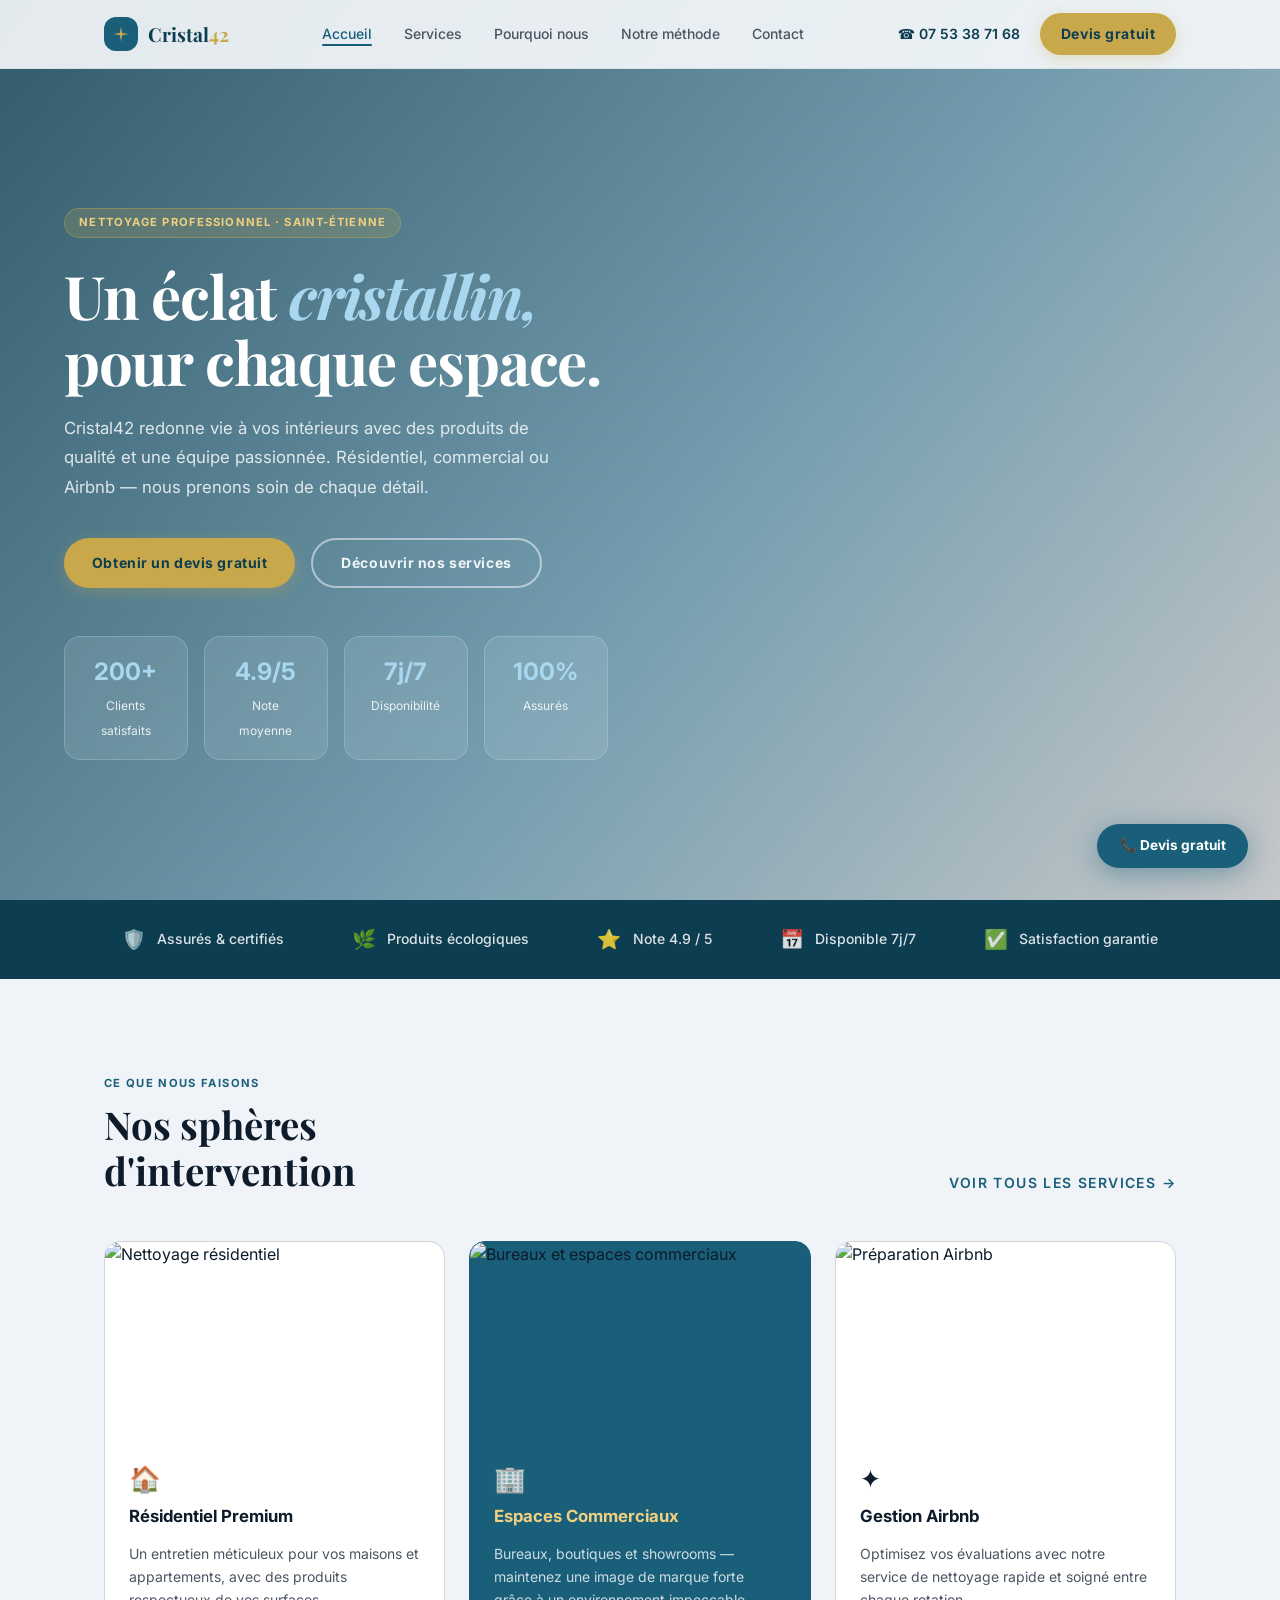
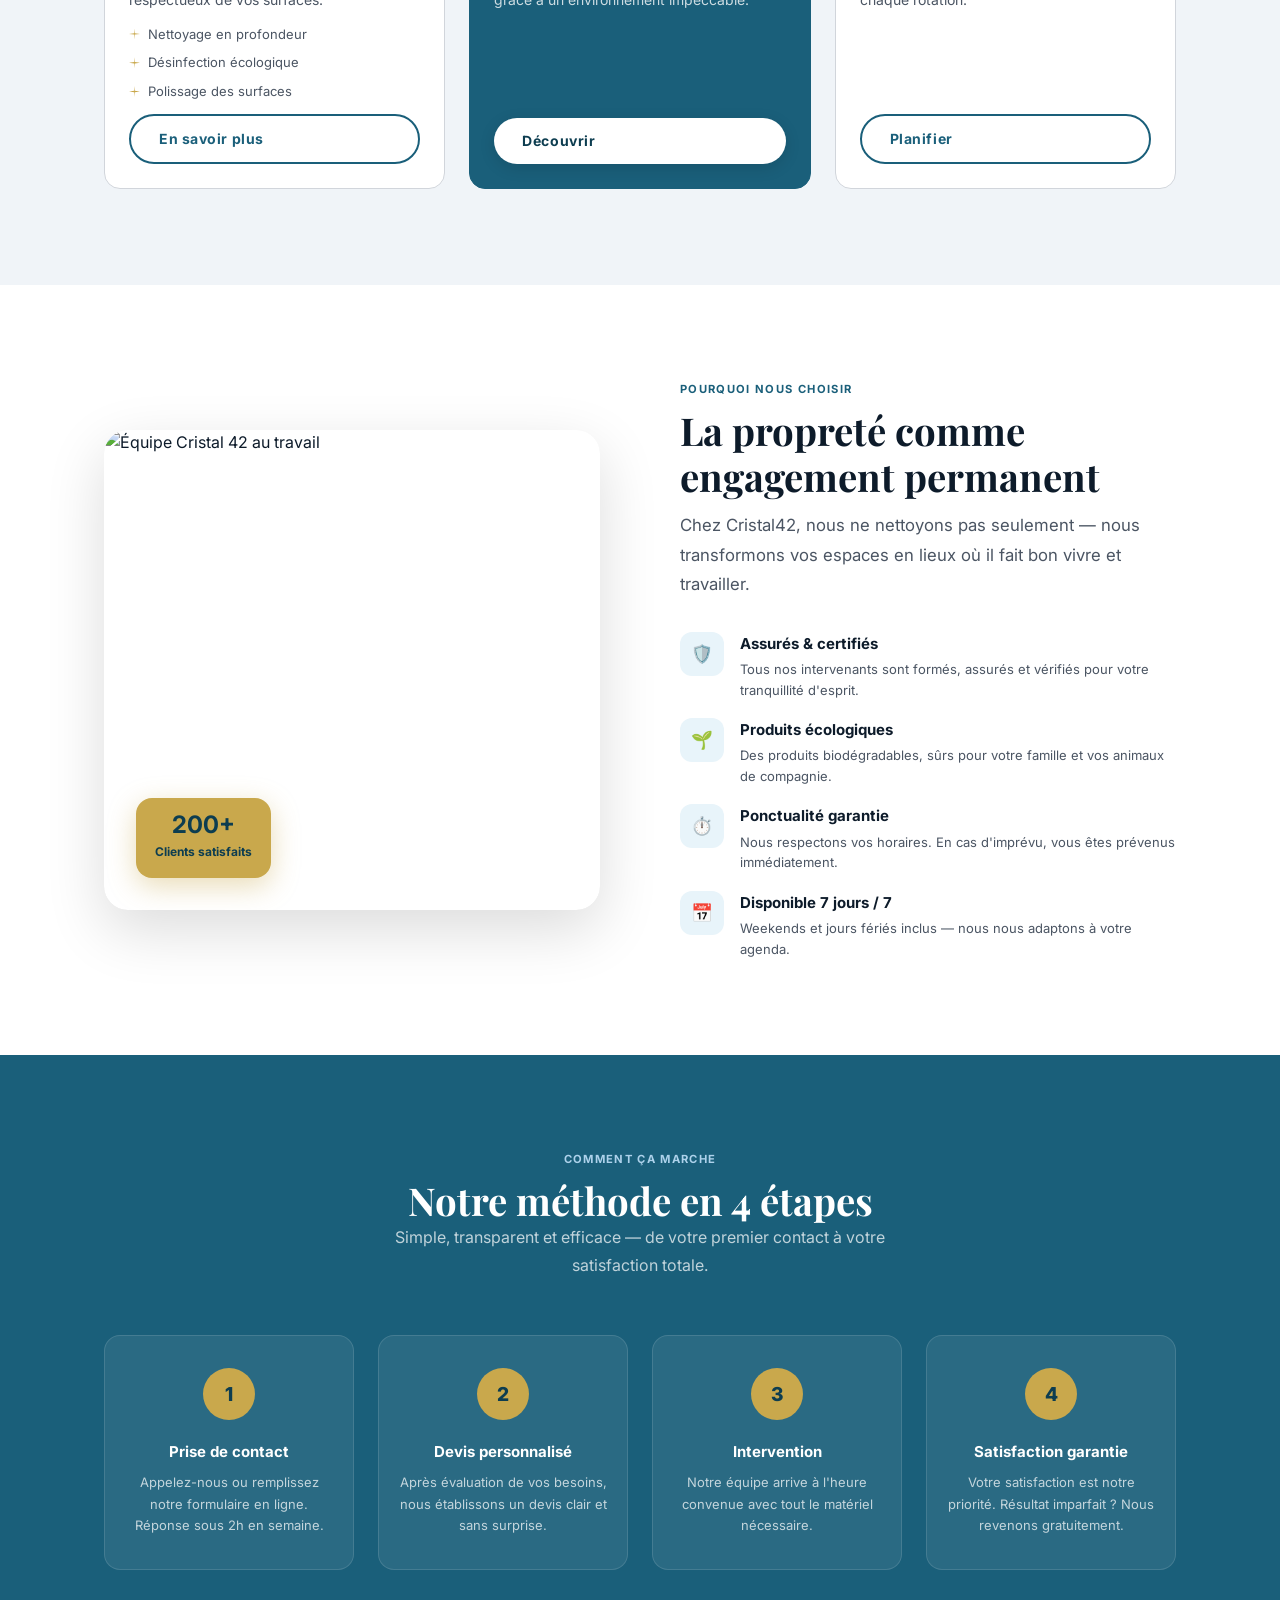
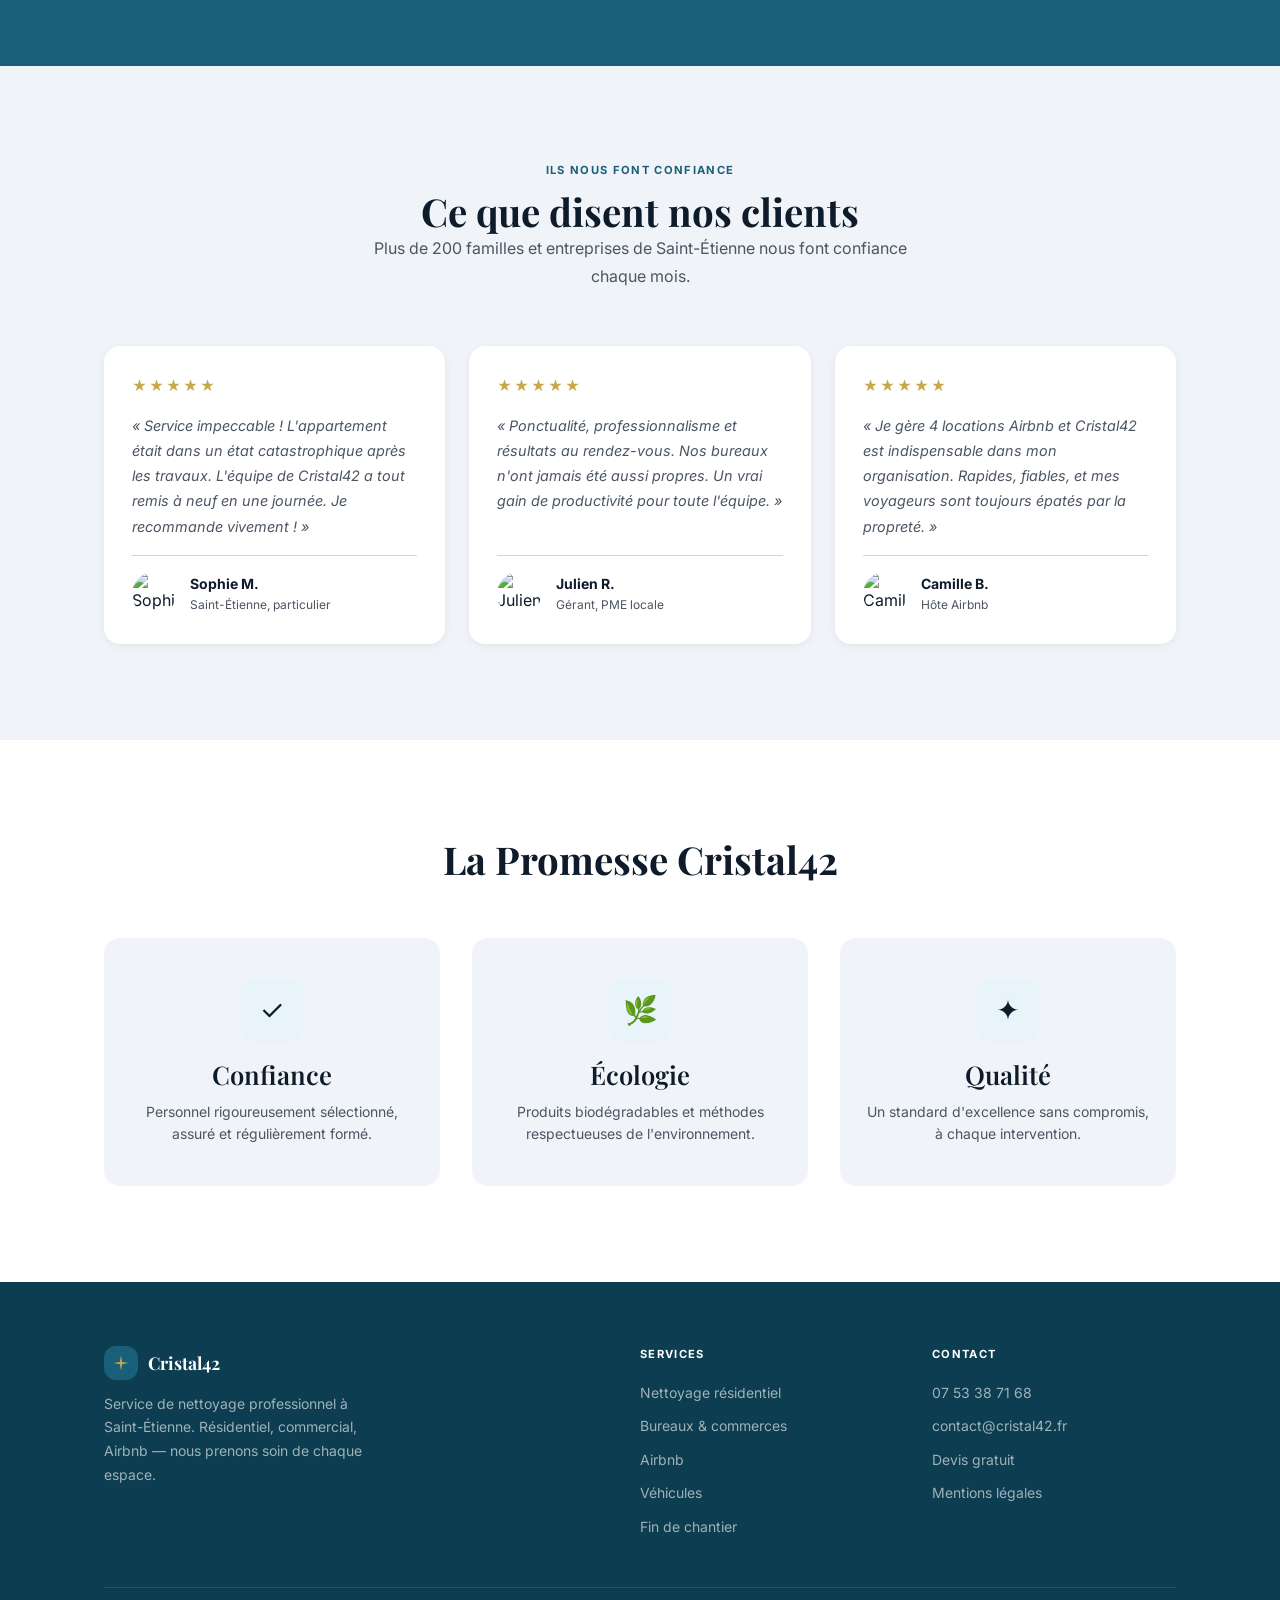
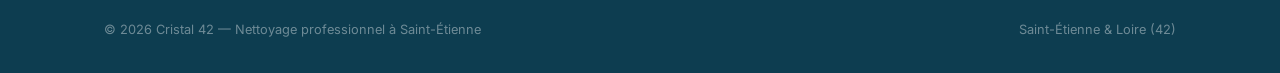
==== docs/index.html @ 915e2210 "Rename site/ to docs/ for GitHub Pages deployment - docs/ is the folder GitHub Pages can serve direc" ====
<!DOCTYPE html>
<html lang="fr">
<head>
  <meta charset="UTF-8" />
  <meta name="viewport" content="width=device-width, initial-scale=1.0" />
  <title>Cristal42 — Nettoyage professionnel à Saint-Étienne</title>
  <link rel="stylesheet" href="css/style.css" />
  <link rel="stylesheet" href="css/home.css" />
</head>
<body>

  <!-- ===== NAV ===== -->
  <nav class="nav" id="navbar">
    <div class="container nav__inner">
      <a href="index.html" class="nav__logo">
        <div class="nav__logo-mark">
          <svg viewBox="0 0 24 24" xmlns="http://www.w3.org/2000/svg">
            <path d="M12 2l1.5 8.5L22 12l-8.5 1.5L12 22l-1.5-8.5L2 12l8.5-1.5z"/>
          </svg>
        </div>
        <span class="nav__logo-name">Cristal<span style="color:var(--gold)">42</span></span>
      </a>
      <ul class="nav__links">
        <li><a href="index.html" class="active">Accueil</a></li>
        <li><a href="services.html">Services</a></li>
        <li><a href="index.html#pourquoi">Pourquoi nous</a></li>
        <li><a href="index.html#methode">Notre méthode</a></li>
        <li><a href="reservation.html">Contact</a></li>
      </ul>
      <div style="display:flex;align-items:center;gap:12px">
        <span class="nav__phone">☎ 07 53 38 71 68</span>
        <a href="reservation.html" class="btn btn-primary nav__cta">Devis gratuit</a>
      </div>
      <button class="nav__burger" id="burger" aria-label="Menu">
        <span></span><span></span><span></span>
      </button>
    </div>
  </nav>

  <!-- Mobile menu -->
  <div class="mobile-nav" id="mobileNav">
    <a href="index.html">Accueil</a>
    <a href="services.html">Services</a>
    <a href="index.html#pourquoi">Pourquoi nous</a>
    <a href="index.html#methode">Notre méthode</a>
    <a href="reservation.html">Contact</a>
    <a href="reservation.html" class="btn btn-primary" style="text-align:center;border-radius:8px">Devis gratuit</a>
  </div>

  <!-- ===== HERO ===== -->
  <section class="hero">
    <div class="hero__bg"></div>
    <div class="container hero__inner">
      <div class="hero__content">
        <p class="chip hero__eyebrow">Nettoyage professionnel · Saint-Étienne</p>
        <h1 class="display-lg hero__title">
          Un éclat <em>cristallin,</em><br>pour chaque espace.
        </h1>
        <p class="body-lg hero__desc">
          Cristal42 redonne vie à vos intérieurs avec des produits de qualité et une équipe passionnée. Résidentiel, commercial ou Airbnb — nous prenons soin de chaque détail.
        </p>
        <div class="hero__actions">
          <a href="reservation.html" class="btn btn-primary">Obtenir un devis gratuit</a>
          <a href="services.html" class="btn btn-outline" style="color:rgba(255,255,255,.9);border-color:rgba(255,255,255,.5)">Découvrir nos services</a>
        </div>
        <div class="hero__stats">
          <div class="hero__stat"><strong>200+</strong><span>Clients satisfaits</span></div>
          <div class="hero__stat"><strong>4.9/5</strong><span>Note moyenne</span></div>
          <div class="hero__stat"><strong>7j/7</strong><span>Disponibilité</span></div>
          <div class="hero__stat"><strong>100%</strong><span>Assurés</span></div>
        </div>
      </div>
    </div>
  </section>

  <!-- ===== TRUST BAR ===== -->
  <div class="trust-bar">
    <div class="container trust-bar__inner">
      <div class="trust-item"><span class="trust-item__icon">🛡️</span> Assurés &amp; certifiés</div>
      <div class="trust-item"><span class="trust-item__icon">🌿</span> Produits écologiques</div>
      <div class="trust-item"><span class="trust-item__icon">⭐</span> Note 4.9 / 5</div>
      <div class="trust-item"><span class="trust-item__icon">📅</span> Disponible 7j/7</div>
      <div class="trust-item"><span class="trust-item__icon">✅</span> Satisfaction garantie</div>
    </div>
  </div>

  <!-- ===== SERVICES TEASER ===== -->
  <section class="section services-teaser" id="services">
    <div class="container">
      <div class="services-teaser__header reveal">
        <div>
          <p class="section-label">Ce que nous faisons</p>
          <h2 class="headline-lg">Nos sphères<br>d'intervention</h2>
        </div>
        <a href="services.html" class="label-lg services-teaser__all">Voir tous les services →</a>
      </div>

      <div class="services-teaser__grid">

        <!-- Résidentiel -->
        <div class="service-card reveal">
          <img class="service-card__img" src="https://images.unsplash.com/photo-1584622650111-993a426fbf0a?w=700&q=80" alt="Nettoyage résidentiel" loading="lazy" />
          <div class="service-card__body">
            <div class="service-card__icon">🏠</div>
            <h3>Résidentiel Premium</h3>
            <p>Un entretien méticuleux pour vos maisons et appartements, avec des produits respectueux de vos surfaces.</p>
            <ul class="service-card__list">
              <li><span class="sparkle sparkle--sm"></span> Nettoyage en profondeur</li>
              <li><span class="sparkle sparkle--sm"></span> Désinfection écologique</li>
              <li><span class="sparkle sparkle--sm"></span> Polissage des surfaces</li>
            </ul>
            <a href="services.html#residentiel" class="btn btn-outline" style="margin-top:auto">En savoir plus</a>
          </div>
        </div>

        <!-- Espaces Commerciaux -->
        <div class="service-card service-card--dark reveal reveal-delay-1">
          <img class="service-card__img" src="https://images.unsplash.com/photo-1497366216548-37526070297c?w=700&q=80" alt="Bureaux et espaces commerciaux" loading="lazy" />
          <div class="service-card__body">
            <div class="service-card__icon">🏢</div>
            <h3>Espaces Commerciaux</h3>
            <p>Bureaux, boutiques et showrooms — maintenez une image de marque forte grâce à un environnement impeccable.</p>
            <a href="services.html#commercial" class="btn btn-white" style="margin-top:auto">Découvrir</a>
          </div>
        </div>

        <!-- Gestion Airbnb -->
        <div class="service-card reveal reveal-delay-2">
          <img class="service-card__img" src="https://images.unsplash.com/photo-1560448204-e02f11c3d0e2?w=700&q=80" alt="Préparation Airbnb" loading="lazy" />
          <div class="service-card__body">
            <div class="service-card__icon">✦</div>
            <h3>Gestion Airbnb</h3>
            <p>Optimisez vos évaluations avec notre service de nettoyage rapide et soigné entre chaque rotation.</p>
            <a href="services.html#airbnb" class="btn btn-outline" style="margin-top:auto">Planifier</a>
          </div>
        </div>

      </div>
    </div>
  </section>

  <!-- ===== WHY US ===== -->
  <section class="section why-us" id="pourquoi">
    <div class="container why-us__inner">
      <div class="why-us__images reveal">
        <img class="why-us__img-main" src="https://images.unsplash.com/photo-1581578731548-c64695cc6952?w=900&q=85" alt="Équipe Cristal 42 au travail" style="width:100%;height:100%;position:static;border-radius:var(--radius-xl);object-fit:cover;box-shadow:var(--shadow-lg);" />
        <div class="why-us__badge" style="position:absolute;bottom:2rem;left:2rem;transform:none;">
          <strong>200+</strong>
          <span>Clients satisfaits</span>
        </div>
      </div>
      <div class="why-us__content reveal reveal-delay-1">
        <p class="section-label">Pourquoi nous choisir</p>
        <h2 class="headline-lg">La propreté comme<br>engagement permanent</h2>
        <p class="body-lg">Chez Cristal42, nous ne nettoyons pas seulement — nous transformons vos espaces en lieux où il fait bon vivre et travailler.</p>
        <div class="why-features">
          <div class="why-feature">
            <div class="why-feature__icon">🛡️</div>
            <div>
              <h4>Assurés &amp; certifiés</h4>
              <p>Tous nos intervenants sont formés, assurés et vérifiés pour votre tranquillité d'esprit.</p>
            </div>
          </div>
          <div class="why-feature">
            <div class="why-feature__icon">🌱</div>
            <div>
              <h4>Produits écologiques</h4>
              <p>Des produits biodégradables, sûrs pour votre famille et vos animaux de compagnie.</p>
            </div>
          </div>
          <div class="why-feature">
            <div class="why-feature__icon">⏱️</div>
            <div>
              <h4>Ponctualité garantie</h4>
              <p>Nous respectons vos horaires. En cas d'imprévu, vous êtes prévenus immédiatement.</p>
            </div>
          </div>
          <div class="why-feature">
            <div class="why-feature__icon">📅</div>
            <div>
              <h4>Disponible 7 jours / 7</h4>
              <p>Weekends et jours fériés inclus — nous nous adaptons à votre agenda.</p>
            </div>
          </div>
        </div>
      </div>
    </div>
  </section>

  <!-- ===== PROCESS / METHOD ===== -->
  <section class="section cta-band" id="methode">
    <div class="container">
      <div class="section-header centered reveal">
        <p class="section-label" style="color:rgba(200,230,255,.85)">Comment ça marche</p>
        <h2 class="headline-lg" style="color:var(--white)">Notre méthode en 4 étapes</h2>
        <p class="section-sub" style="color:rgba(255,255,255,.72);margin:0 auto">Simple, transparent et efficace — de votre premier contact à votre satisfaction totale.</p>
      </div>
      <div class="steps-grid">
        <div class="step-card reveal">
          <div class="step-card__num">1</div>
          <h3>Prise de contact</h3>
          <p>Appelez-nous ou remplissez notre formulaire en ligne. Réponse sous 2h en semaine.</p>
        </div>
        <div class="step-card reveal reveal-delay-1">
          <div class="step-card__num">2</div>
          <h3>Devis personnalisé</h3>
          <p>Après évaluation de vos besoins, nous établissons un devis clair et sans surprise.</p>
        </div>
        <div class="step-card reveal reveal-delay-2">
          <div class="step-card__num">3</div>
          <h3>Intervention</h3>
          <p>Notre équipe arrive à l'heure convenue avec tout le matériel nécessaire.</p>
        </div>
        <div class="step-card reveal reveal-delay-3">
          <div class="step-card__num">4</div>
          <h3>Satisfaction garantie</h3>
          <p>Votre satisfaction est notre priorité. Résultat imparfait ? Nous revenons gratuitement.</p>
        </div>
      </div>
    </div>
  </section>

  <!-- ===== TESTIMONIALS ===== -->
  <section class="section testimonials">
    <div class="container">
      <div class="section-header centered reveal">
        <p class="section-label">Ils nous font confiance</p>
        <h2 class="headline-lg">Ce que disent nos clients</h2>
        <p class="section-sub">Plus de 200 familles et entreprises de Saint-Étienne nous font confiance chaque mois.</p>
      </div>
      <div class="testimonials__grid">
        <div class="testi-card reveal">
          <div class="testi-stars">★★★★★</div>
          <p class="testi-text">« Service impeccable ! L'appartement était dans un état catastrophique après les travaux. L'équipe de Cristal42 a tout remis à neuf en une journée. Je recommande vivement ! »</p>
          <div class="testi-author">
            <img class="testi-avatar" src="https://images.unsplash.com/photo-1494790108377-be9c29b29330?w=100&q=80" alt="Sophie M." loading="lazy" />
            <div>
              <div class="testi-name">Sophie M.</div>
              <div class="testi-role">Saint-Étienne, particulier</div>
            </div>
          </div>
        </div>
        <div class="testi-card reveal reveal-delay-1">
          <div class="testi-stars">★★★★★</div>
          <p class="testi-text">« Ponctualité, professionnalisme et résultats au rendez-vous. Nos bureaux n'ont jamais été aussi propres. Un vrai gain de productivité pour toute l'équipe. »</p>
          <div class="testi-author">
            <img class="testi-avatar" src="https://images.unsplash.com/photo-1472099645785-5658abf4ff4e?w=100&q=80" alt="Julien R." loading="lazy" />
            <div>
              <div class="testi-name">Julien R.</div>
              <div class="testi-role">Gérant, PME locale</div>
            </div>
          </div>
        </div>
        <div class="testi-card reveal reveal-delay-2">
          <div class="testi-stars">★★★★★</div>
          <p class="testi-text">« Je gère 4 locations Airbnb et Cristal42 est indispensable dans mon organisation. Rapides, fiables, et mes voyageurs sont toujours épatés par la propreté. »</p>
          <div class="testi-author">
            <img class="testi-avatar" src="https://images.unsplash.com/photo-1438761681033-6461ffad8d80?w=100&q=80" alt="Camille B." loading="lazy" />
            <div>
              <div class="testi-name">Camille B.</div>
              <div class="testi-role">Hôte Airbnb</div>
            </div>
          </div>
        </div>
      </div>
    </div>
  </section>

  <!-- ===== PROMISE ===== -->
  <section class="section promise" id="promesse">
    <div class="container">
      <h2 class="headline-lg promise__title reveal">La Promesse Cristal42</h2>
      <div class="promise__grid">
        <div class="promise-item reveal">
          <div class="promise-item__icon-wrap">✓</div>
          <h3 class="headline-md">Confiance</h3>
          <p>Personnel rigoureusement sélectionné, assuré et régulièrement formé.</p>
        </div>
        <div class="promise-item reveal reveal-delay-1">
          <div class="promise-item__icon-wrap">🌿</div>
          <h3 class="headline-md">Écologie</h3>
          <p>Produits biodégradables et méthodes respectueuses de l'environnement.</p>
        </div>
        <div class="promise-item reveal reveal-delay-2">
          <div class="promise-item__icon-wrap">✦</div>
          <h3 class="headline-md">Qualité</h3>
          <p>Un standard d'excellence sans compromis, à chaque intervention.</p>
        </div>
      </div>
    </div>
  </section>

  <!-- ===== FOOTER ===== -->
  <footer class="footer">
    <div class="container">
      <div class="footer__grid">
        <div class="footer__brand">
          <div class="footer__logo">
            <div class="nav__logo-mark">
              <svg viewBox="0 0 24 24" xmlns="http://www.w3.org/2000/svg">
                <path d="M12 2l1.5 8.5L22 12l-8.5 1.5L12 22l-1.5-8.5L2 12l8.5-1.5z"/>
              </svg>
            </div>
            <span class="footer__logo-name">Cristal42</span>
          </div>
          <p>Service de nettoyage professionnel à Saint-Étienne. Résidentiel, commercial, Airbnb — nous prenons soin de chaque espace.</p>
        </div>
        <div class="footer__col">
          <h4>Services</h4>
          <ul>
            <li><a href="services.html#residentiel">Nettoyage résidentiel</a></li>
            <li><a href="services.html#commercial">Bureaux &amp; commerces</a></li>
            <li><a href="services.html#airbnb">Airbnb</a></li>
            <li><a href="services.html#vehicules">Véhicules</a></li>
            <li><a href="services.html#chantier">Fin de chantier</a></li>
          </ul>
        </div>
        <div class="footer__col">
          <h4>Contact</h4>
          <ul>
            <li><a href="tel:+33753387168">07 53 38 71 68</a></li>
            <li><a href="mailto:contact@cristal42.fr">contact@cristal42.fr</a></li>
            <li><a href="reservation.html">Devis gratuit</a></li>
            <li><a href="#">Mentions légales</a></li>
          </ul>
        </div>
      </div>
      <div class="footer__bottom">
        <p class="footer__copy">© 2026 Cristal 42 — Nettoyage professionnel à Saint-Étienne</p>
        <p class="footer__copy">Saint-Étienne &amp; Loire (42)</p>
      </div>
    </div>
  </footer>

  <!-- Floating CTA -->
  <a href="reservation.html" class="floating-cta">📞 Devis gratuit</a>

  <script src="js/main.js"></script>
</body>
</html>
---- docs/css/style.css ----
/* ============================================================
   CRISTAL42 — Global Stylesheet  v2
   ============================================================ */

@import url('https://fonts.googleapis.com/css2?family=Playfair+Display:ital,wght@0,600;0,700;1,700&family=Inter:wght@300;400;500;600;700&display=swap');

/* ---------- CSS Variables ---------- */
:root {
  --primary:           #1a5f7a;
  --primary-dark:      #0d3d50;
  --primary-light:     #2d8bba;
  --primary-pale:      #e8f4fa;
  --secondary:         #7f5600;
  --secondary-container: #c9a84c;
  --gold:              #c9a84c;
  --gold-light:        #f0d080;
  --surface:           #f8fafc;
  --surface-low:       #f0f4f8;
  --surface-container: #e8edf2;
  --surface-high:      #dde3ea;
  --on-surface:        #0d1b2a;
  --on-surface-variant:#4b5563;
  --outline:           #9ca3af;
  --outline-variant:   #d1d5db;
  --white:             #ffffff;
  --error:             #ba1a1a;

  --font-serif: 'Playfair Display', Georgia, serif;
  --font-sans:  'Inter', system-ui, sans-serif;

  --radius-sm:  4px;
  --radius:     8px;
  --radius-md:  12px;
  --radius-lg:  16px;
  --radius-xl:  24px;
  --radius-full: 9999px;

  --container: 1200px;
  --gutter:    24px;
  --section-gap: 96px;

  --shadow-sm: 0 2px 8px rgba(0,0,0,.06);
  --shadow:    0 8px 32px rgba(0,0,0,.10);
  --shadow-lg: 0 20px 60px rgba(0,0,0,.14);
}

/* ---------- Reset ---------- */
*, *::before, *::after { box-sizing: border-box; margin: 0; padding: 0; }
html { scroll-behavior: smooth; }
body {
  font-family: var(--font-sans);
  background: var(--surface);
  color: var(--on-surface);
  font-size: 16px;
  line-height: 1.6;
  -webkit-font-smoothing: antialiased;
  overflow-x: hidden;
}
img { display: block; max-width: 100%; height: auto; }
a { color: inherit; text-decoration: none; }
ul { list-style: none; }
button { cursor: pointer; font-family: var(--font-sans); border: none; background: none; }

/* ---------- Typography ---------- */
.display-lg {
  font-family: var(--font-serif);
  font-size: clamp(2.5rem, 5vw, 3.75rem);
  font-weight: 700;
  line-height: 1.1;
  letter-spacing: -0.02em;
}
.headline-lg {
  font-family: var(--font-serif);
  font-size: clamp(1.75rem, 3vw, 2.5rem);
  font-weight: 700;
  line-height: 1.2;
}
.headline-md {
  font-family: var(--font-serif);
  font-size: clamp(1.2rem, 2vw, 1.625rem);
  font-weight: 600;
  line-height: 1.3;
}
.body-lg  { font-size: 1.05rem; line-height: 1.75; }
.body-md  { font-size: 0.9375rem; line-height: 1.7; }
.label-lg {
  font-size: 0.75rem;
  font-weight: 700;
  line-height: 1.4;
  letter-spacing: 0.1em;
  text-transform: uppercase;
}
.label-sm {
  font-size: 0.6875rem;
  font-weight: 500;
  line-height: 1.4;
}

/* ---------- Layout ---------- */
.container {
  max-width: var(--container);
  margin: 0 auto;
  padding: 0 clamp(16px, 5%, 64px);
}
.section { padding: var(--section-gap) 0; }

/* ---------- Buttons ---------- */
.btn {
  display: inline-flex;
  align-items: center;
  gap: 8px;
  font-family: var(--font-sans);
  font-size: 0.875rem;
  font-weight: 700;
  letter-spacing: 0.04em;
  border-radius: var(--radius-full);
  padding: 0.75rem 1.75rem;
  border: none;
  transition: transform 0.2s ease, box-shadow 0.2s ease, background 0.2s ease;
  white-space: nowrap;
}
.btn:hover { transform: translateY(-2px); }

.btn-primary {
  background: var(--gold);
  color: var(--primary-dark);
  box-shadow: 0 4px 16px rgba(201,168,76,.3);
}
.btn-primary:hover {
  box-shadow: 0 8px 28px rgba(201,168,76,.45);
  background: #d4b45a;
}
.btn-outline {
  background: transparent;
  color: var(--primary);
  border: 2px solid var(--primary);
}
.btn-outline:hover {
  background: var(--primary-pale);
  box-shadow: 0 4px 16px rgba(26,95,122,.12);
}
.btn-white {
  background: var(--white);
  color: var(--primary-dark);
  box-shadow: 0 4px 16px rgba(0,0,0,.12);
}
.btn-white:hover { box-shadow: 0 8px 28px rgba(0,0,0,.18); }

.btn-dark {
  background: var(--primary-dark);
  color: var(--white);
}
.btn-dark:hover { background: var(--primary); box-shadow: var(--shadow); }

/* ---------- Chip / Badge ---------- */
.chip {
  display: inline-flex;
  align-items: center;
  gap: 6px;
  padding: 0.3rem 0.9rem;
  border-radius: var(--radius-full);
  background: rgba(26,95,122,.1);
  color: var(--primary);
  font-size: 0.7rem;
  font-weight: 700;
  letter-spacing: 0.1em;
  text-transform: uppercase;
}

/* ---------- Sparkle icon ---------- */
.sparkle {
  display: inline-block;
  width: 14px; height: 14px;
  flex-shrink: 0;
  background: var(--gold);
  clip-path: polygon(50% 0%,53% 44%,100% 50%,53% 56%,50% 100%,47% 56%,0% 50%,47% 44%);
}
.sparkle--sm { width: 11px; height: 11px; }

/* ---------- Nav ---------- */
.nav {
  position: fixed; top: 0; left: 0; right: 0;
  z-index: 100;
  background: rgba(248,250,252,.9);
  backdrop-filter: blur(16px);
  border-bottom: 1px solid rgba(26,95,122,.08);
  transition: background 0.3s, box-shadow 0.3s;
}
.nav.scrolled {
  background: rgba(255,255,255,.97);
  box-shadow: 0 4px 24px rgba(0,0,0,.07);
}
.nav__inner {
  display: flex;
  align-items: center;
  justify-content: space-between;
  height: 68px;
}
.nav__logo {
  display: flex;
  align-items: center;
  gap: 10px;
}
.nav__logo-mark {
  width: 34px; height: 34px;
  background: var(--primary);
  border-radius: var(--radius-md);
  display: flex; align-items: center; justify-content: center;
}
.nav__logo-mark svg { width: 18px; height: 18px; fill: var(--gold); }
.nav__logo-name {
  font-family: var(--font-serif);
  font-size: 1.2rem;
  font-weight: 700;
  color: var(--primary-dark);
}
.nav__links {
  display: flex;
  align-items: center;
  gap: 2rem;
}
.nav__links a {
  font-size: 0.875rem;
  font-weight: 500;
  color: var(--on-surface-variant);
  transition: color 0.2s;
  position: relative;
}
.nav__links a::after {
  content: '';
  position: absolute; bottom: -4px; left: 0; right: 0;
  height: 2px;
  background: var(--primary);
  border-radius: 2px;
  transform: scaleX(0);
  transition: transform 0.2s;
}
.nav__links a:hover, .nav__links a.active { color: var(--primary); }
.nav__links a:hover::after, .nav__links a.active::after { transform: scaleX(1); }

.nav__phone {
  font-size: 0.875rem;
  font-weight: 600;
  color: var(--primary-dark);
}
.nav__cta { margin-left: 8px; padding: 0.6rem 1.3rem; }

/* ---------- Mobile nav burger ---------- */
.nav__burger {
  display: none;
  flex-direction: column;
  gap: 5px;
  padding: 4px;
}
.nav__burger span {
  display: block;
  width: 24px; height: 2px;
  background: var(--primary-dark);
  border-radius: 2px;
  transition: transform 0.3s, opacity 0.3s;
}

/* ---------- Mobile menu overlay ---------- */
.mobile-nav {
  display: none;
  position: fixed;
  top: 68px; left: 0; right: 0;
  z-index: 99;
  background: var(--white);
  border-bottom: 1px solid var(--outline-variant);
  padding: 1.5rem clamp(16px,5%,64px);
  flex-direction: column;
  gap: 0;
}
.mobile-nav.open { display: flex; }
.mobile-nav a {
  font-size: 1rem;
  font-weight: 500;
  color: var(--on-surface);
  padding: 0.85rem 0;
  border-bottom: 1px solid var(--surface-container);
  transition: color 0.2s;
}
.mobile-nav a:last-child { border-bottom: none; margin-top: 0.5rem; }
.mobile-nav a:hover { color: var(--primary); }

/* ---------- Footer ---------- */
.footer {
  background: var(--primary-dark);
  color: rgba(255,255,255,.7);
  padding: 4rem 0 2rem;
}
.footer__grid {
  display: grid;
  grid-template-columns: 2fr 1fr 1fr;
  gap: 3rem;
  margin-bottom: 3rem;
}
.footer__brand p {
  font-size: 0.875rem; line-height: 1.7;
  max-width: 280px; margin-top: 0.75rem;
  color: rgba(255,255,255,.6);
}
.footer__logo {
  display: flex; align-items: center; gap: 10px;
}
.footer__logo-name {
  font-family: var(--font-serif);
  font-size: 1.1rem; font-weight: 700;
  color: var(--white);
}
.footer__col h4 {
  font-size: 0.7rem; font-weight: 700;
  color: var(--white);
  text-transform: uppercase; letter-spacing: 0.12em;
  margin-bottom: 1rem;
}
.footer__col ul { display: flex; flex-direction: column; gap: 0.5rem; }
.footer__col a {
  font-size: 0.875rem;
  color: rgba(255,255,255,.6);
  transition: color 0.2s;
}
.footer__col a:hover { color: var(--white); }
.footer__tagline { font-size: 0.75rem; color: rgba(255,255,255,.45); margin-top: 2px; }
.footer__bottom {
  border-top: 1px solid rgba(255,255,255,.1);
  padding-top: 2rem;
  display: flex; justify-content: space-between; align-items: center;
  flex-wrap: wrap; gap: 0.75rem;
}
.footer__copy { font-size: 0.8rem; color: rgba(255,255,255,.4); }

/* ---------- Scroll reveal ---------- */
.reveal {
  opacity: 0;
  transform: translateY(28px);
  transition: opacity 0.65s ease, transform 0.65s ease;
}
.reveal.visible { opacity: 1; transform: none; }
.reveal-delay-1 { transition-delay: 0.1s; }
.reveal-delay-2 { transition-delay: 0.2s; }
.reveal-delay-3 { transition-delay: 0.3s; }

/* ---------- Responsive ---------- */
@media (max-width: 900px) {
  .nav__links, .nav__phone, .nav__cta { display: none; }
  .nav__burger { display: flex; }
  .footer__grid { grid-template-columns: 1fr 1fr; }
  .footer__brand { grid-column: 1 / -1; }
}
@media (max-width: 600px) {
  :root { --section-gap: 64px; }
  .footer__grid { grid-template-columns: 1fr; }
  .footer__bottom { flex-direction: column; text-align: center; }
}
---- docs/css/home.css ----
/* ===== HOME PAGE v2 ===== */

/* ─── HERO ─────────────────────────────── */
.hero {
  position: relative;
  min-height: 100vh;
  display: flex;
  align-items: center;
  padding-top: 68px;
  overflow: hidden;
}
.hero__bg {
  position: absolute; inset: 0;
  background: url('https://images.unsplash.com/photo-1584622650111-993a426fbf0a?w=1800&q=90') center/cover no-repeat;
}
.hero__bg::after {
  content: '';
  position: absolute; inset: 0;
  background: linear-gradient(130deg, rgba(13,61,80,.85) 0%, rgba(26,95,122,.6) 55%, rgba(0,0,0,.2) 100%);
}
.hero__inner {
  position: relative; z-index: 1;
  display: grid;
  grid-template-columns: 1fr 1fr;
  gap: 4rem;
  align-items: center;
  padding: 6rem 0;
}
.hero__eyebrow {
  background: rgba(201,168,76,.2);
  border: 1px solid rgba(201,168,76,.4);
  color: var(--gold-light);
  margin-bottom: 1.5rem;
}
.hero__title {
  color: var(--white);
  margin-bottom: 1.25rem;
}
.hero__title em { color: #a8d8f0; font-style: italic; }
.hero__desc {
  color: rgba(255,255,255,.82);
  margin-bottom: 2.25rem;
  max-width: 500px;
}
.hero__actions { display: flex; gap: 1rem; flex-wrap: wrap; }

/* Stats bar inside hero */
.hero__stats {
  display: flex;
  gap: 1rem;
  margin-top: 3rem;
  flex-wrap: wrap;
}
.hero__stat {
  background: rgba(255,255,255,.1);
  backdrop-filter: blur(12px);
  border: 1px solid rgba(255,255,255,.18);
  border-radius: var(--radius-lg);
  padding: 1rem 1.4rem;
  text-align: center;
  color: var(--white);
  flex: 1; min-width: 100px;
}
.hero__stat strong {
  display: block;
  font-size: 1.5rem; font-weight: 700;
  color: #a8d8f0;
}
.hero__stat span { font-size: 0.75rem; opacity: .85; }

/* Hero visual (right side) */
.hero__visual {
  position: relative;
  height: 500px;
}
.hero__img-main {
  position: absolute;
  left: 0; top: 0;
  width: 78%; height: 80%;
  object-fit: cover;
  border-radius: var(--radius-xl);
  box-shadow: var(--shadow-lg);
}
.hero__img-accent {
  position: absolute;
  right: 0; bottom: 0;
  width: 52%; height: 50%;
  object-fit: cover;
  border-radius: var(--radius-xl);
  box-shadow: var(--shadow-lg);
  border: 5px solid rgba(255,255,255,.2);
}
.hero__badge {
  position: absolute;
  left: 30%; top: 42%;
  transform: translate(-50%, -50%);
  background: var(--gold);
  color: var(--primary-dark);
  border-radius: var(--radius-lg);
  padding: 0.9rem 1.2rem;
  text-align: center;
  font-weight: 700;
  box-shadow: 0 8px 28px rgba(201,168,76,.45);
  white-space: nowrap;
}
.hero__badge strong { display: block; font-size: 1.5rem; line-height: 1; }
.hero__badge span { font-size: 0.75rem; }

/* ─── TRUST BAR ────────────────────────── */
.trust-bar {
  background: var(--primary-dark);
  padding: 1.5rem 0;
}
.trust-bar__inner {
  display: flex;
  align-items: center;
  justify-content: space-around;
  gap: 2rem;
  flex-wrap: wrap;
}
.trust-item {
  display: flex;
  align-items: center;
  gap: 0.7rem;
  color: rgba(255,255,255,.85);
  font-size: 0.875rem;
  font-weight: 500;
}
.trust-item__icon {
  font-size: 1.2rem;
}

/* ─── SERVICES TEASER ───────────────────── */
.services-teaser { background: var(--surface-low); }
.services-teaser__header {
  display: flex;
  align-items: flex-end;
  justify-content: space-between;
  margin-bottom: 3rem;
  gap: 1rem;
}
.services-teaser__all {
  color: var(--primary);
  font-weight: 600;
  font-size: 0.875rem;
  white-space: nowrap;
  display: flex; align-items: center; gap: 4px;
}
.services-teaser__all:hover { text-decoration: underline; }
.services-teaser__grid {
  display: grid;
  grid-template-columns: repeat(3, 1fr);
  gap: 1.5rem;
}
.service-card {
  background: var(--white);
  border: 1px solid var(--outline-variant);
  border-radius: var(--radius-lg);
  overflow: hidden;
  display: flex;
  flex-direction: column;
  transition: transform 0.3s, box-shadow 0.3s;
}
.service-card:hover {
  transform: translateY(-6px);
  box-shadow: var(--shadow-lg);
}
.service-card__img {
  width: 100%; height: 200px;
  object-fit: cover;
}
.service-card__body {
  padding: 1.5rem;
  display: flex; flex-direction: column; gap: 0.75rem;
  flex: 1;
}
.service-card__icon { font-size: 1.6rem; line-height: 1; }
.service-card__body h3 { font-size: 1.05rem; font-weight: 700; }
.service-card__body p { font-size: 0.875rem; color: var(--on-surface-variant); line-height: 1.65; flex: 1; }
.service-card__list {
  display: flex; flex-direction: column; gap: 8px;
}
.service-card__list li {
  display: flex; align-items: center; gap: 8px;
  font-size: 0.8125rem; color: var(--on-surface-variant);
}
.service-card--dark {
  background: var(--primary);
  border-color: var(--primary);
}
.service-card--dark .service-card__body h3 { color: var(--gold-light); }
.service-card--dark .service-card__body p { color: rgba(255,255,255,.78); }

/* ─── WHY US ─────────────────────────── */
.why-us { background: var(--white); }
.why-us__inner {
  display: grid;
  grid-template-columns: 1fr 1fr;
  gap: 5rem;
  align-items: center;
}
.why-us__images {
  position: relative;
  border-radius: var(--radius-xl);
  overflow: hidden;
  box-shadow: var(--shadow-lg);
  height: 480px;
}
.why-us__images img {
  width: 100%; height: 100%;
  object-fit: cover;
}
.why-us__badge {
  position: absolute; bottom: 2rem; left: 2rem;
  background: var(--gold);
  color: var(--primary-dark);
  border-radius: var(--radius-lg);
  padding: 0.9rem 1.2rem;
  text-align: center; font-weight: 700;
  box-shadow: 0 8px 28px rgba(201,168,76,.4);
  white-space: nowrap;
}
.why-us__badge strong { display: block; font-size: 1.5rem; line-height: 1.1; }
.why-us__badge span { font-size: 0.75rem; }
.why-us__content .headline-lg { margin-bottom: 0.75rem; }
.why-us__content .body-lg { color: var(--on-surface-variant); margin-bottom: 2rem; }
.why-features {
  display: flex; flex-direction: column; gap: 1.1rem;
}
.why-feature {
  display: flex; gap: 1rem; align-items: flex-start;
}
.why-feature__icon {
  width: 44px; height: 44px; flex-shrink: 0;
  background: var(--primary-pale);
  color: var(--primary);
  border-radius: var(--radius-md);
  display: flex; align-items: center; justify-content: center;
  font-size: 1.1rem;
}
.why-feature h4 { font-size: 0.9375rem; font-weight: 700; margin-bottom: 0.2rem; }
.why-feature p { font-size: 0.8125rem; color: var(--on-surface-variant); line-height: 1.6; }

/* ─── PROCESS / METHOD ───────────────── */
.cta-band { background: var(--primary); }
.cta-band .section-label { color: rgba(200,230,255,.85); }
.cta-band .headline-lg { color: var(--white); }
.steps-grid {
  display: grid;
  grid-template-columns: repeat(4, 1fr);
  gap: 1.5rem;
  margin-top: 3rem;
}
.step-card {
  text-align: center;
  padding: 2rem 1.25rem;
  background: rgba(255,255,255,.07);
  border: 1px solid rgba(255,255,255,.12);
  border-radius: var(--radius-lg);
  transition: background 0.3s;
}
.step-card:hover { background: rgba(255,255,255,.13); }
.step-card__num {
  width: 52px; height: 52px;
  margin: 0 auto 1.25rem;
  background: var(--gold);
  color: var(--primary-dark);
  border-radius: 50%;
  display: flex; align-items: center; justify-content: center;
  font-size: 1.2rem; font-weight: 800;
}
.step-card h3 { font-size: 0.9375rem; font-weight: 700; color: var(--white); margin-bottom: 0.5rem; }
.step-card p { font-size: 0.8125rem; color: rgba(255,255,255,.72); line-height: 1.65; }

/* ─── PROMISE ────────────────────────── */
.promise { background: var(--white); }
.promise__title { text-align: center; margin-bottom: 3.5rem; }
.promise__grid {
  display: grid;
  grid-template-columns: repeat(3, 1fr);
  gap: 2rem;
}
.promise-item {
  text-align: center;
  padding: 2.5rem 1.5rem;
  background: var(--surface-low);
  border-radius: var(--radius-lg);
  transition: transform 0.3s, box-shadow 0.3s;
}
.promise-item:hover { transform: translateY(-4px); box-shadow: var(--shadow); }
.promise-item__icon {
  font-size: 2.2rem; margin-bottom: 1rem;
}
.promise-item__icon-wrap {
  width: 64px; height: 64px;
  background: var(--primary-pale);
  border-radius: var(--radius-lg);
  display: flex; align-items: center; justify-content: center;
  margin: 0 auto 1rem;
  font-size: 1.75rem;
}
.promise-item h3 { margin-bottom: 0.6rem; }
.promise-item p { font-size: 0.875rem; color: var(--on-surface-variant); }

/* ─── TESTIMONIALS ───────────────────── */
.testimonials { background: var(--surface-low); }
.testimonials__grid {
  display: grid;
  grid-template-columns: repeat(3, 1fr);
  gap: 1.5rem;
}
.testi-card {
  background: var(--white);
  border-radius: var(--radius-lg);
  padding: 1.75rem;
  box-shadow: var(--shadow-sm);
  display: flex; flex-direction: column; gap: 1rem;
  transition: transform 0.3s, box-shadow 0.3s;
}
.testi-card:hover { transform: translateY(-4px); box-shadow: var(--shadow); }
.testi-stars { color: var(--gold); font-size: 0.9rem; letter-spacing: 2px; }
.testi-text {
  font-size: 0.9rem;
  color: var(--on-surface-variant);
  line-height: 1.75;
  flex: 1;
  font-style: italic;
}
.testi-author {
  display: flex; align-items: center; gap: 0.9rem;
  padding-top: 1rem;
  border-top: 1px solid var(--outline-variant);
}
.testi-avatar {
  width: 44px; height: 44px;
  border-radius: 50%; object-fit: cover; flex-shrink: 0;
}
.testi-name { font-weight: 700; font-size: 0.875rem; }
.testi-role { font-size: 0.75rem; color: var(--on-surface-variant); }

/* ─── SECTION HEADERS ────────────────── */
.section-label {
  font-size: 0.7rem; font-weight: 700;
  letter-spacing: 0.12em; text-transform: uppercase;
  color: var(--primary); margin-bottom: 0.5rem;
}
.section-sub {
  font-size: 1rem; color: var(--on-surface-variant);
  max-width: 540px; line-height: 1.75;
}
.section-header { margin-bottom: 3.5rem; }
.section-header.centered { text-align: center; }
.section-header.centered .section-sub { margin: 0 auto; }

/* ─── FLOATING CTA ───────────────────── */
.floating-cta {
  position: fixed; bottom: 2rem; right: 2rem; z-index: 98;
  background: var(--primary);
  color: var(--white);
  padding: 0.7rem 1.4rem;
  border-radius: var(--radius-full);
  font-weight: 700; font-size: 0.85rem;
  box-shadow: 0 6px 28px rgba(26,95,122,.45);
  display: flex; align-items: center; gap: 0.5rem;
  transition: transform 0.2s, box-shadow 0.2s;
  animation: floatY 3s ease-in-out infinite;
}
.floating-cta:hover {
  transform: translateY(-3px);
  box-shadow: 0 10px 36px rgba(26,95,122,.55);
  animation: none;
}
@keyframes floatY {
  0%, 100% { transform: translateY(0); }
  50% { transform: translateY(-5px); }
}

/* ─── RESPONSIVE ─────────────────────── */
@media (max-width: 1024px) {
  .steps-grid { grid-template-columns: repeat(2, 1fr); }
}

@media (max-width: 900px) {
  .hero__inner { grid-template-columns: 1fr; gap: 2rem; }
  .hero__visual { display: none; }
  .services-teaser__grid { grid-template-columns: 1fr 1fr; }
  .testimonials__grid { grid-template-columns: 1fr 1fr; }
  .why-us__inner { grid-template-columns: 1fr; }
  .why-us__images { height: 320px; order: -1; }
  .promise__grid { grid-template-columns: 1fr 1fr; }
  .services-teaser__header { flex-direction: column; align-items: flex-start; }
}

@media (max-width: 640px) {
  .services-teaser__grid { grid-template-columns: 1fr; }
  .testimonials__grid { grid-template-columns: 1fr; }
  .promise__grid { grid-template-columns: 1fr; }
  .steps-grid { grid-template-columns: 1fr; }
  .hero__stats { gap: 0.6rem; }
  .hero__stat { padding: 0.75rem 1rem; }
  .hero__stat strong { font-size: 1.2rem; }
  .trust-bar__inner { gap: 1rem; }
  .floating-cta { bottom: 1.25rem; right: 1.25rem; }
}
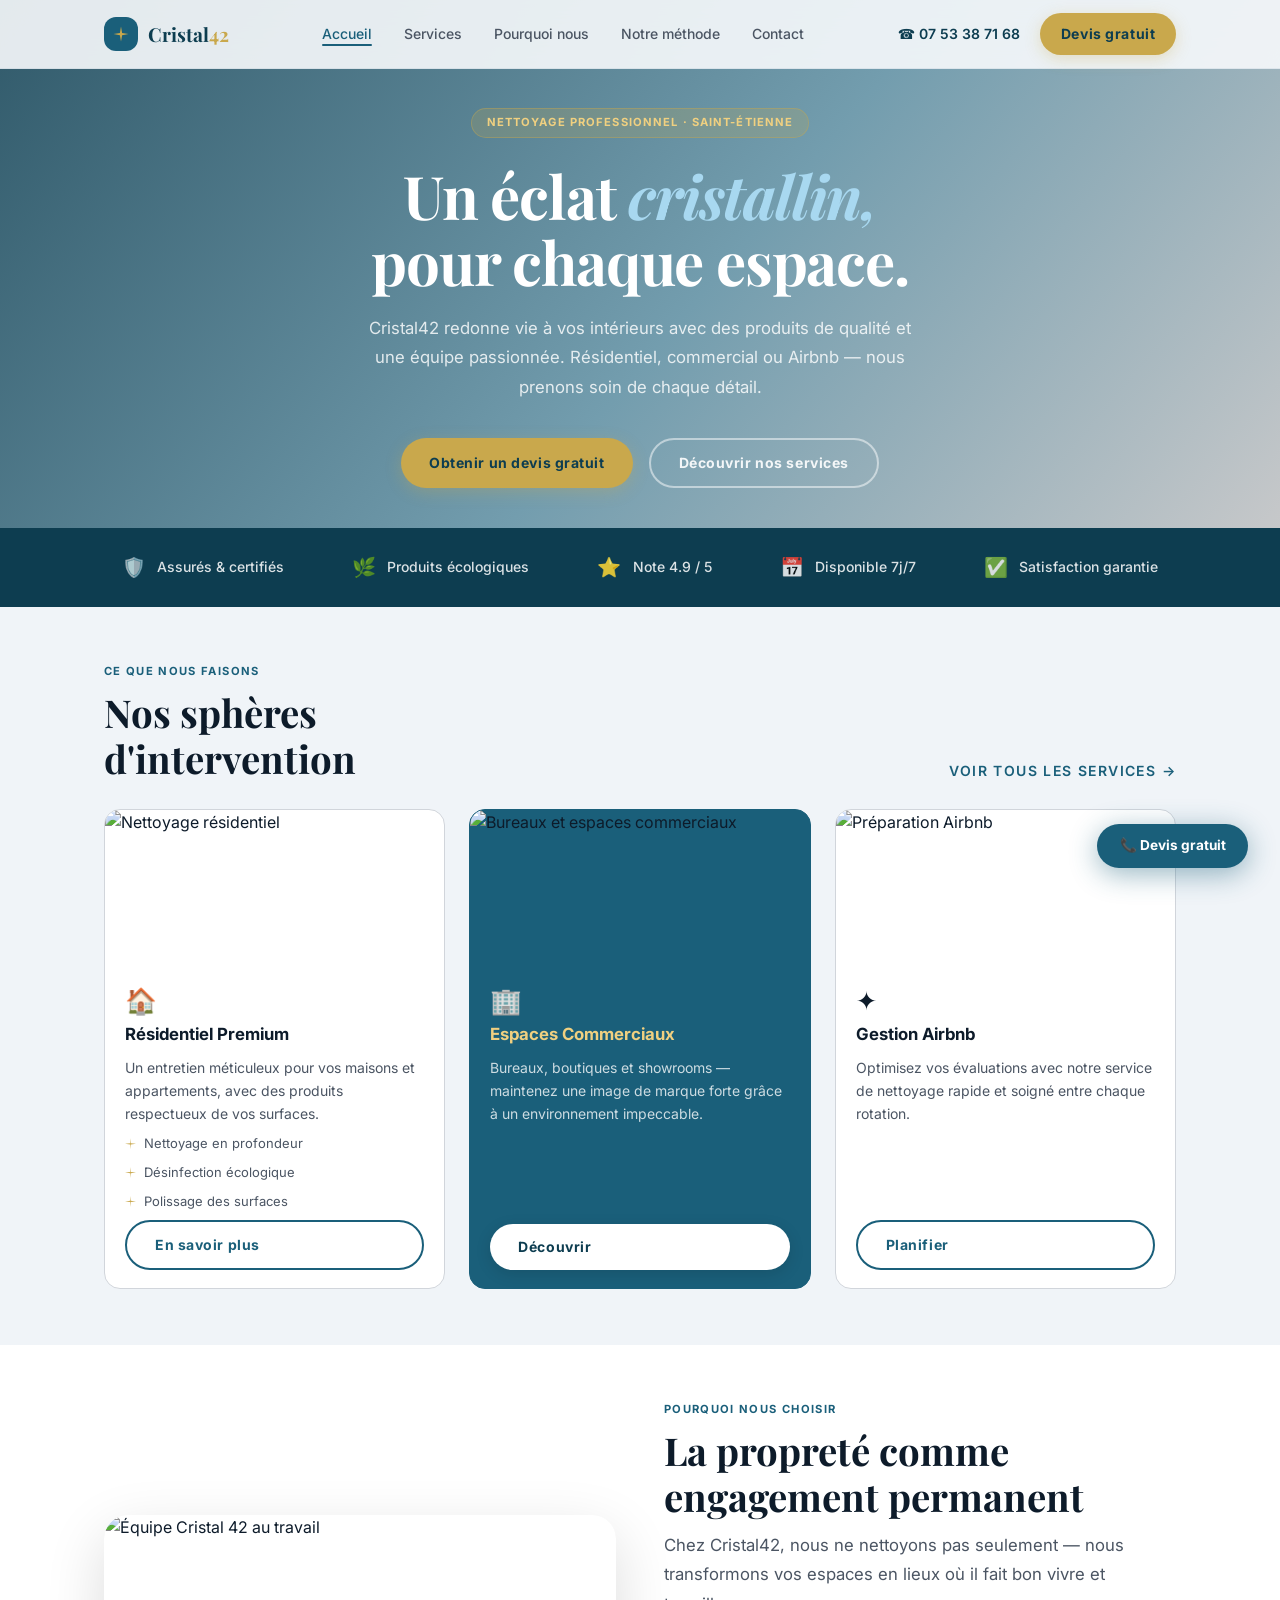
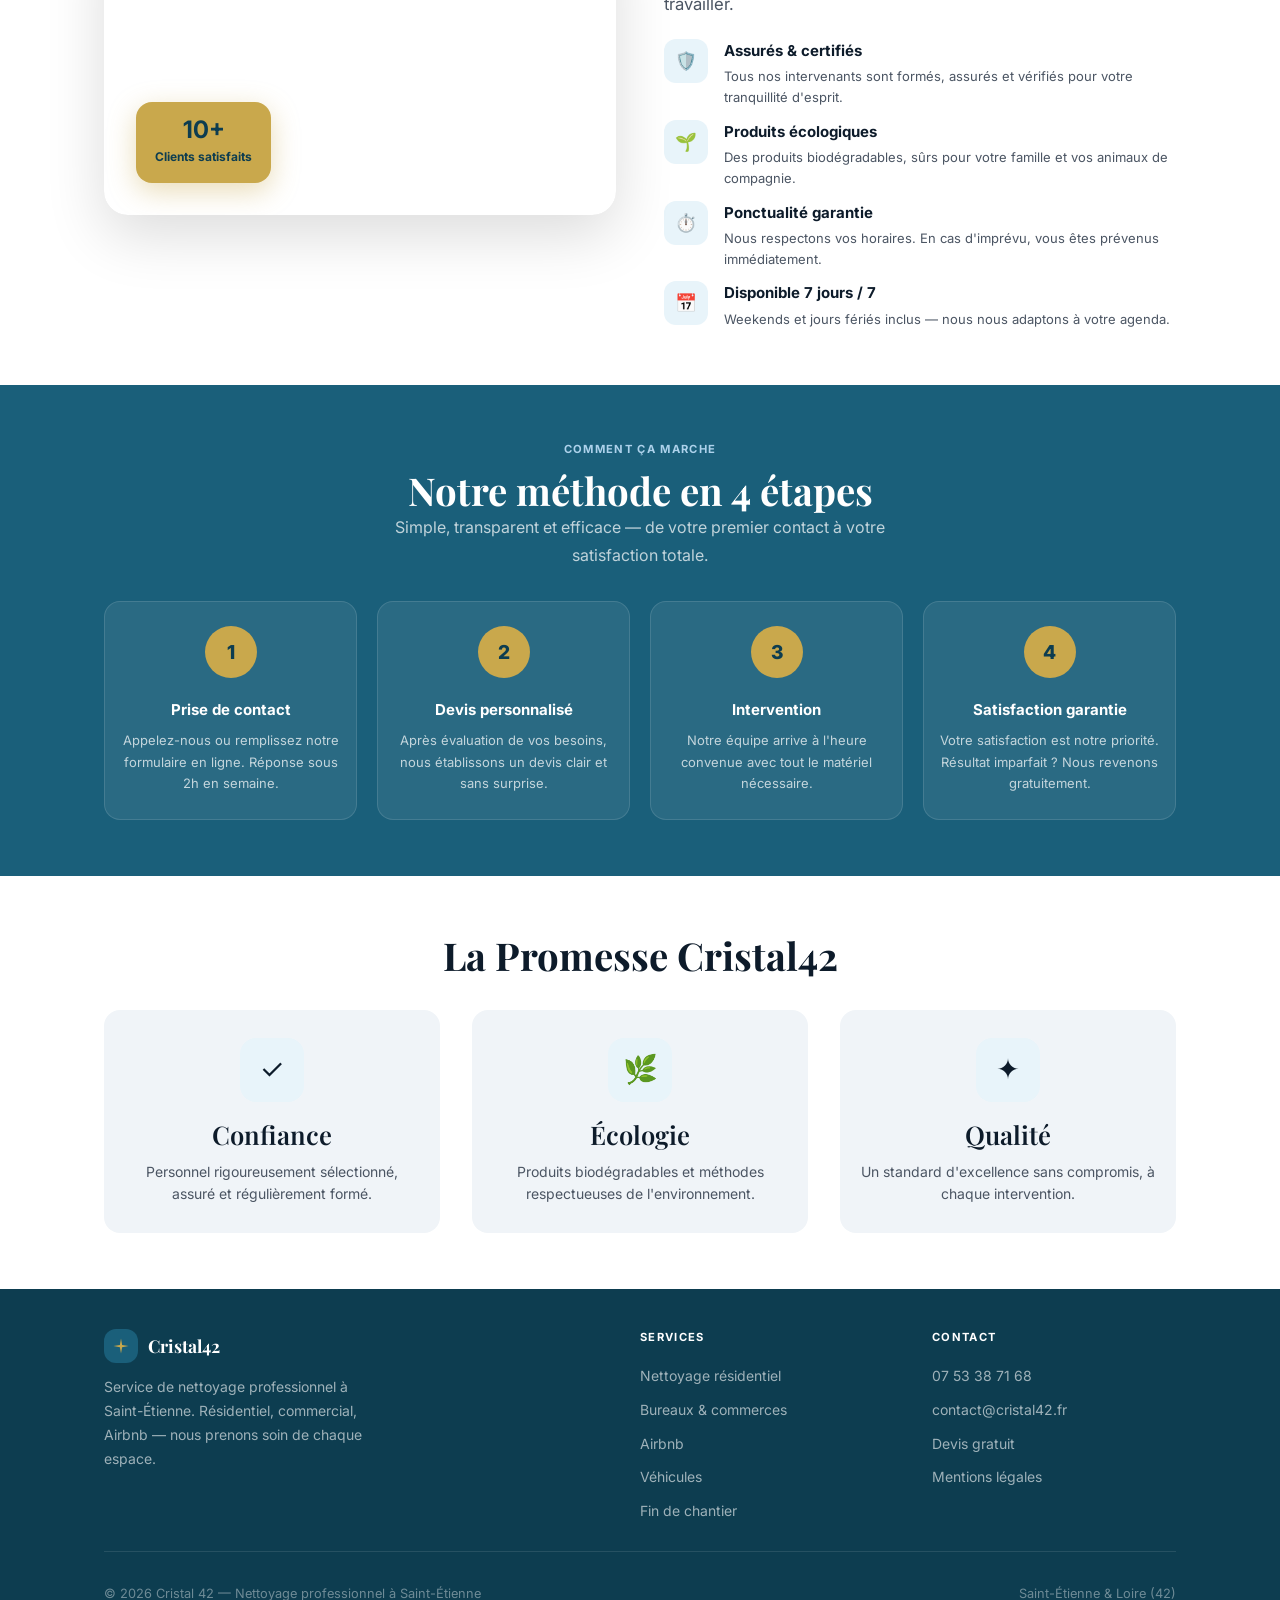
==== commit 49bd485e: "UI improvements: center hero, reduce spacing, remove testimonials and stats bar, update client count" ====
--- a/docs/index.html
+++ b/docs/index.html
@@ -63,12 +63,6 @@
           <a href="reservation.html" class="btn btn-primary">Obtenir un devis gratuit</a>
           <a href="services.html" class="btn btn-outline" style="color:rgba(255,255,255,.9);border-color:rgba(255,255,255,.5)">Découvrir nos services</a>
         </div>
-        <div class="hero__stats">
-          <div class="hero__stat"><strong>200+</strong><span>Clients satisfaits</span></div>
-          <div class="hero__stat"><strong>4.9/5</strong><span>Note moyenne</span></div>
-          <div class="hero__stat"><strong>7j/7</strong><span>Disponibilité</span></div>
-          <div class="hero__stat"><strong>100%</strong><span>Assurés</span></div>
-        </div>
       </div>
     </div>
   </section>
@@ -145,7 +139,7 @@
       <div class="why-us__images reveal">
         <img class="why-us__img-main" src="https://images.unsplash.com/photo-1581578731548-c64695cc6952?w=900&q=85" alt="Équipe Cristal 42 au travail" style="width:100%;height:100%;position:static;border-radius:var(--radius-xl);object-fit:cover;box-shadow:var(--shadow-lg);" />
         <div class="why-us__badge" style="position:absolute;bottom:2rem;left:2rem;transform:none;">
-          <strong>200+</strong>
+          <strong>10+</strong>
           <span>Clients satisfaits</span>
         </div>
       </div>
@@ -220,51 +214,6 @@
     </div>
   </section>
 
-  <!-- ===== TESTIMONIALS ===== -->
-  <section class="section testimonials">
-    <div class="container">
-      <div class="section-header centered reveal">
-        <p class="section-label">Ils nous font confiance</p>
-        <h2 class="headline-lg">Ce que disent nos clients</h2>
-        <p class="section-sub">Plus de 200 familles et entreprises de Saint-Étienne nous font confiance chaque mois.</p>
-      </div>
-      <div class="testimonials__grid">
-        <div class="testi-card reveal">
-          <div class="testi-stars">★★★★★</div>
-          <p class="testi-text">« Service impeccable ! L'appartement était dans un état catastrophique après les travaux. L'équipe de Cristal42 a tout remis à neuf en une journée. Je recommande vivement ! »</p>
-          <div class="testi-author">
-            <img class="testi-avatar" src="https://images.unsplash.com/photo-1494790108377-be9c29b29330?w=100&q=80" alt="Sophie M." loading="lazy" />
-            <div>
-              <div class="testi-name">Sophie M.</div>
-              <div class="testi-role">Saint-Étienne, particulier</div>
-            </div>
-          </div>
-        </div>
-        <div class="testi-card reveal reveal-delay-1">
-          <div class="testi-stars">★★★★★</div>
-          <p class="testi-text">« Ponctualité, professionnalisme et résultats au rendez-vous. Nos bureaux n'ont jamais été aussi propres. Un vrai gain de productivité pour toute l'équipe. »</p>
-          <div class="testi-author">
-            <img class="testi-avatar" src="https://images.unsplash.com/photo-1472099645785-5658abf4ff4e?w=100&q=80" alt="Julien R." loading="lazy" />
-            <div>
-              <div class="testi-name">Julien R.</div>
-              <div class="testi-role">Gérant, PME locale</div>
-            </div>
-          </div>
-        </div>
-        <div class="testi-card reveal reveal-delay-2">
-          <div class="testi-stars">★★★★★</div>
-          <p class="testi-text">« Je gère 4 locations Airbnb et Cristal42 est indispensable dans mon organisation. Rapides, fiables, et mes voyageurs sont toujours épatés par la propreté. »</p>
-          <div class="testi-author">
-            <img class="testi-avatar" src="https://images.unsplash.com/photo-1438761681033-6461ffad8d80?w=100&q=80" alt="Camille B." loading="lazy" />
-            <div>
-              <div class="testi-name">Camille B.</div>
-              <div class="testi-role">Hôte Airbnb</div>
-            </div>
-          </div>
-        </div>
-      </div>
-    </div>
-  </section>
 
   <!-- ===== PROMISE ===== -->
   <section class="section promise" id="promesse">
--- a/docs/css/style.css
+++ b/docs/css/style.css
@@ -37,7 +37,7 @@
 
   --container: 1200px;
   --gutter:    24px;
-  --section-gap: 96px;
+  --section-gap: 56px;
 
   --shadow-sm: 0 2px 8px rgba(0,0,0,.06);
   --shadow:    0 8px 32px rgba(0,0,0,.10);
@@ -288,13 +288,13 @@
 .footer {
   background: var(--primary-dark);
   color: rgba(255,255,255,.7);
-  padding: 4rem 0 2rem;
+  padding: 2.5rem 0 1.5rem;
 }
 .footer__grid {
   display: grid;
   grid-template-columns: 2fr 1fr 1fr;
   gap: 3rem;
-  margin-bottom: 3rem;
+  margin-bottom: 1.75rem;
 }
 .footer__brand p {
   font-size: 0.875rem; line-height: 1.7;
@@ -350,7 +350,7 @@
   .footer__brand { grid-column: 1 / -1; }
 }
 @media (max-width: 600px) {
-  :root { --section-gap: 64px; }
+  :root { --section-gap: 40px; }
   .footer__grid { grid-template-columns: 1fr; }
   .footer__bottom { flex-direction: column; text-align: center; }
 }
--- a/docs/css/home.css
+++ b/docs/css/home.css
@@ -3,7 +3,7 @@
 /* ─── HERO ─────────────────────────────── */
 .hero {
   position: relative;
-  min-height: 100vh;
+  min-height: 58vh;
   display: flex;
   align-items: center;
   padding-top: 68px;
@@ -20,11 +20,11 @@
 }
 .hero__inner {
   position: relative; z-index: 1;
-  display: grid;
-  grid-template-columns: 1fr 1fr;
-  gap: 4rem;
+  display: flex;
+  flex-direction: column;
   align-items: center;
-  padding: 6rem 0;
+  text-align: center;
+  padding: 2.5rem 0;
 }
 .hero__eyebrow {
   background: rgba(201,168,76,.2);
@@ -40,16 +40,19 @@
 .hero__desc {
   color: rgba(255,255,255,.82);
   margin-bottom: 2.25rem;
-  max-width: 500px;
-}
-.hero__actions { display: flex; gap: 1rem; flex-wrap: wrap; }
+  max-width: 560px;
+  margin-left: auto;
+  margin-right: auto;
+}
+.hero__actions { display: flex; gap: 1rem; flex-wrap: wrap; justify-content: center; }
 
 /* Stats bar inside hero */
 .hero__stats {
   display: flex;
   gap: 1rem;
-  margin-top: 3rem;
+  margin-top: 1.75rem;
   flex-wrap: wrap;
+  justify-content: center;
 }
 .hero__stat {
   background: rgba(255,255,255,.1);
@@ -136,7 +139,7 @@
   display: flex;
   align-items: flex-end;
   justify-content: space-between;
-  margin-bottom: 3rem;
+  margin-bottom: 1.75rem;
   gap: 1rem;
 }
 .services-teaser__all {
@@ -166,12 +169,12 @@
   box-shadow: var(--shadow-lg);
 }
 .service-card__img {
-  width: 100%; height: 200px;
+  width: 100%; height: 160px;
   object-fit: cover;
 }
 .service-card__body {
-  padding: 1.5rem;
-  display: flex; flex-direction: column; gap: 0.75rem;
+  padding: 1.1rem 1.25rem;
+  display: flex; flex-direction: column; gap: 0.5rem;
   flex: 1;
 }
 .service-card__icon { font-size: 1.6rem; line-height: 1; }
@@ -196,7 +199,7 @@
 .why-us__inner {
   display: grid;
   grid-template-columns: 1fr 1fr;
-  gap: 5rem;
+  gap: 3rem;
   align-items: center;
 }
 .why-us__images {
@@ -204,7 +207,7 @@
   border-radius: var(--radius-xl);
   overflow: hidden;
   box-shadow: var(--shadow-lg);
-  height: 480px;
+  height: 300px;
 }
 .why-us__images img {
   width: 100%; height: 100%;
@@ -223,9 +226,9 @@
 .why-us__badge strong { display: block; font-size: 1.5rem; line-height: 1.1; }
 .why-us__badge span { font-size: 0.75rem; }
 .why-us__content .headline-lg { margin-bottom: 0.75rem; }
-.why-us__content .body-lg { color: var(--on-surface-variant); margin-bottom: 2rem; }
+.why-us__content .body-lg { color: var(--on-surface-variant); margin-bottom: 1.25rem; }
 .why-features {
-  display: flex; flex-direction: column; gap: 1.1rem;
+  display: flex; flex-direction: column; gap: 0.75rem;
 }
 .why-feature {
   display: flex; gap: 1rem; align-items: flex-start;
@@ -248,12 +251,12 @@
 .steps-grid {
   display: grid;
   grid-template-columns: repeat(4, 1fr);
-  gap: 1.5rem;
-  margin-top: 3rem;
+  gap: 1.25rem;
+  margin-top: 1.75rem;
 }
 .step-card {
   text-align: center;
-  padding: 2rem 1.25rem;
+  padding: 1.5rem 1rem;
   background: rgba(255,255,255,.07);
   border: 1px solid rgba(255,255,255,.12);
   border-radius: var(--radius-lg);
@@ -274,7 +277,7 @@
 
 /* ─── PROMISE ────────────────────────── */
 .promise { background: var(--white); }
-.promise__title { text-align: center; margin-bottom: 3.5rem; }
+.promise__title { text-align: center; margin-bottom: 2rem; }
 .promise__grid {
   display: grid;
   grid-template-columns: repeat(3, 1fr);
@@ -282,7 +285,7 @@
 }
 .promise-item {
   text-align: center;
-  padding: 2.5rem 1.5rem;
+  padding: 1.75rem 1.25rem;
   background: var(--surface-low);
   border-radius: var(--radius-lg);
   transition: transform 0.3s, box-shadow 0.3s;
@@ -348,7 +351,7 @@
   font-size: 1rem; color: var(--on-surface-variant);
   max-width: 540px; line-height: 1.75;
 }
-.section-header { margin-bottom: 3.5rem; }
+.section-header { margin-bottom: 2rem; }
 .section-header.centered { text-align: center; }
 .section-header.centered .section-sub { margin: 0 auto; }
 
